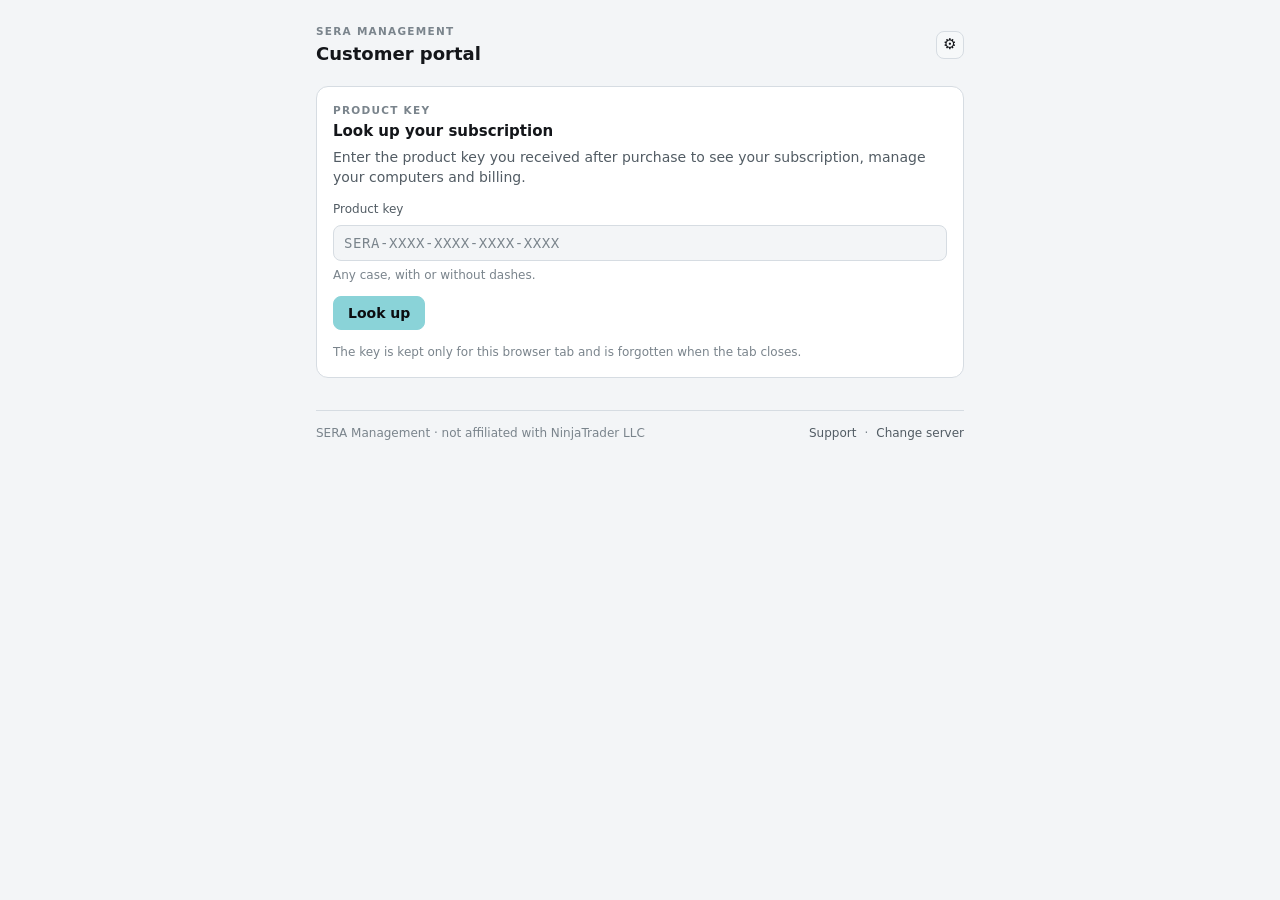
==== portal/index.html @ 3b709a6e "Publish portal and admin pages" ====
<!DOCTYPE html>
<html lang="en">
<head>
<meta charset="utf-8">
<meta name="viewport" content="width=device-width, initial-scale=1">
<meta name="referrer" content="no-referrer">
<meta name="color-scheme" content="dark light">
<title>SERA Management · Customer portal</title>
<link rel="stylesheet" href="../shared.css">
</head>
<body>
<div class="page narrow">

  <header class="topbar">
    <div>
      <div class="eyebrow">SERA Management</div>
      <h1>Customer portal</h1>
    </div>
    <div class="row">
      <button id="btn-forget" class="btn btn-sm hidden" type="button">Forget key</button>
      <button class="btn btn-sm btn-icon" type="button" data-sera-settings title="Server settings" aria-label="Server settings"><span class="gear">&#9881;</span></button>
    </div>
  </header>

  <!-- Product key entry -->
  <section id="view-key" class="card">
    <div class="eyebrow">Product key</div>
    <h2>Look up your subscription</h2>
    <p class="muted" style="margin:6px 0 14px">Enter the product key you received after purchase to see your subscription, manage your computers and billing.</p>
    <form id="form-key" class="stack-sm">
      <div class="field">
        <label class="label" for="in-key">Product key</label>
        <input id="in-key" class="input mono" type="text" placeholder="SERA-XXXX-XXXX-XXXX-XXXX" autocomplete="off" autocapitalize="characters" spellcheck="false" required>
        <div class="hint">Any case, with or without dashes.</div>
      </div>
      <div id="key-msg" class="msg msg-danger hidden" role="alert"></div>
      <div class="row">
        <button id="btn-lookup" class="btn btn-primary" type="submit">Look up</button>
      </div>
    </form>
    <p class="faint small" style="margin-top:14px">The key is kept only for this browser tab and is forgotten when the tab closes.</p>
  </section>

  <!-- Status view -->
  <main id="view-status" class="stack hidden">
    <section class="card" id="card-sub"></section>
    <section class="card" id="card-devices"></section>

    <section class="card" id="card-billing">
      <div class="eyebrow">Billing</div>
      <div class="row between">
        <p class="muted grow">Update your payment method, download invoices or cancel the subscription.</p>
        <button id="btn-billing" class="btn btn-primary" type="button">Manage billing</button>
      </div>
      <div id="billing-msg" class="msg hidden" style="margin-top:12px"></div>
    </section>

    <section class="card" id="card-download">
      <div class="eyebrow">Install</div>
      <div class="row between" style="margin-bottom:10px">
        <h2>Download SERA</h2>
        <a class="btn" href="https://github.com/Alon225/sera-releases/releases/latest" target="_blank" rel="noopener noreferrer">Download SERA</a>
      </div>
      <ol class="steps muted">
        <li>Run <code>SERASetup.exe</code>.</li>
        <li>Close NinjaTrader.</li>
        <li>Run <code>GuardianBridgeSetup.exe</code>.</li>
        <li>Start NinjaTrader, then start SERA.</li>
        <li>Enter your product key when asked.</li>
      </ol>
      <p class="faint small" style="margin-top:12px">Need help? Email <a href="mailto:alonjbtw@gmail.com">alonjbtw@gmail.com</a>.</p>
    </section>
  </main>

  <footer class="footer">
    <span>SERA Management · not affiliated with NinjaTrader LLC</span>
    <span class="row">
      <a href="mailto:alonjbtw@gmail.com">Support</a>
      <span>·</span>
      <a href="#" data-sera-settings>Change server</a>
    </span>
  </footer>
</div>

<script src="../shared.js"></script>
<script>
(function () {
  'use strict';
  var S = window.Sera;
  var esc = S.esc;
  var SESSION_KEY = 'sera.portal.key';
  var SUPPORT = 'alonjbtw@gmail.com';
  var $ = function (sel, root) { return (root || document).querySelector(sel); };

  var key = S.storageGet(sessionStorage, SESSION_KEY) || '';
  var data = null;

  var inKey = $('#in-key');
  var keyMsg = $('#key-msg');

  function api(action, params) {
    var body = { action: action };
    Object.keys(params || {}).forEach(function (k) { body[k] = params[k]; });
    return S.call('sera-customer', body);
  }

  /* ---------- views ---------- */

  function showKeyView() {
    $('#view-key').classList.remove('hidden');
    $('#view-status').classList.add('hidden');
    $('#btn-forget').classList.add('hidden');
  }
  function showStatusView() {
    $('#view-key').classList.add('hidden');
    $('#view-status').classList.remove('hidden');
    $('#btn-forget').classList.remove('hidden');
  }

  function forget() {
    S.storageSet(sessionStorage, SESSION_KEY, null);
    key = '';
    data = null;
    inKey.value = '';
    S.hideMsg(keyMsg);
    S.hideMsg($('#billing-msg'));
    showKeyView();
    inKey.focus();
  }
  $('#btn-forget').addEventListener('click', forget);

  /* ---------- lookup ---------- */

  inKey.addEventListener('blur', function () {
    var n = S.normalizeProductKey(inKey.value);
    if (n.valid) inKey.value = n.formatted;
  });

  $('#form-key').addEventListener('submit', function (ev) {
    ev.preventDefault();
    S.hideMsg(keyMsg);
    var n = S.normalizeProductKey(inKey.value);
    if (!n.valid) {
      S.showMsg(keyMsg, 'A product key looks like SERA-XXXX-XXXX-XXXX-XXXX (16 letters or digits after SERA). Check for missing characters.', 'danger');
      return;
    }
    inKey.value = n.formatted;
    lookup(n.formatted, $('#btn-lookup'));
  });

  function lookup(k, btn) {
    S.setBusy(btn, true, 'Looking up…');
    return api('status', { product_key: k }).then(function (res) {
      data = res;
      key = k;
      S.storageSet(sessionStorage, SESSION_KEY, k);
      render();
      showStatusView();
    }).catch(function (err) {
      if (err.code === 'invalid_key') S.storageSet(sessionStorage, SESSION_KEY, null);
      showKeyView();
      S.showMsg(keyMsg, S.friendly(err), 'danger');
    }).then(function () { S.setBusy(btn, false); });
  }

  /* ---------- render ---------- */

  function kv(label, valueHtml) {
    return '<div><div class="k">' + esc(label) + '</div><div class="v">' + (valueHtml || '<span class="faint">—</span>') + '</div></div>';
  }

  function periodLabel(e) {
    var end = S.parseDate(e.current_period_end);
    var future = end && end.getTime() > Date.now();
    if (e.status === 'active') return e.billing === 'stripe' ? 'Renews on' : 'Valid until';
    if (e.status === 'past_due') return 'Period end';
    return future ? 'Access ends' : 'Ended on';
  }

  function statusNote(e) {
    var end = S.parseDate(e.current_period_end);
    var future = end && end.getTime() > Date.now();
    if (e.status === 'past_due') return { kind: 'warning', text: 'The last payment failed or is overdue. Use Manage billing to update the payment method.' };
    if (e.status === 'canceled') return { kind: '', text: future ? 'This subscription is canceled. Access continues until the date above.' : 'This subscription is canceled.' };
    if (e.status === 'expired') return { kind: 'danger', text: 'This subscription has expired. Contact support to renew.' };
    return null;
  }

  function render() {
    var e = data.entitlement || {};
    var devices = Array.isArray(data.devices) ? data.devices : [];
    var note = statusNote(e);
    var billing = e.billing === 'stripe' ? 'Card (Stripe)' : e.billing === 'manual' ? 'Manual' : (e.billing || '');

    var html = '<div class="row between top" style="margin-bottom:14px">' +
      '<div><div class="eyebrow">Subscription</div>' +
      '<h2 class="row"><span>' + esc(e.plan || 'SERA') + '</span>' + S.statusBadge(e.status) + '</h2></div>' +
      '<button class="btn btn-sm" type="button" data-act="refresh">Refresh</button></div>';
    html += '<div class="kv">' +
      kv('Plan', esc(e.plan)) +
      kv(periodLabel(e), S.dateWithRelative(e.current_period_end)) +
      kv('Seats used', (e.active_devices === undefined ? '—' : esc(e.active_devices)) + ' / ' + (e.max_devices === undefined ? '—' : esc(e.max_devices))) +
      kv('Billing', esc(billing)) +
      kv('Account', esc(e.customer_email_masked)) +
      kv('Key', data.key_last4 ? '<span class="mono">SERA-••••-••••-••••-' + esc(data.key_last4) + '</span>' : '') +
      '</div>';
    if (note) html += '<div class="msg' + (note.kind ? ' msg-' + note.kind : '') + '" style="margin-top:14px">' + esc(note.text) + '</div>';
    $('#card-sub').innerHTML = html;

    var active = devices.filter(function (d) { return !d.disabled_at; }).length;
    html = '<div class="section-head"><div><div class="eyebrow">Computers</div><h2>Activated computers</h2></div>' +
      '<span class="faint small">' + active + ' of ' + (e.max_devices === undefined ? '?' : esc(e.max_devices)) + ' seats in use</span></div>';
    if (!devices.length) {
      html += '<p class="muted">No computer has activated this key yet. Install SERA and enter the product key to activate.</p>';
    } else {
      html += '<ul class="list">';
      devices.forEach(function (d) {
        var disabled = !!d.disabled_at;
        html += '<li><div class="grow">' +
          '<div class="row" style="gap:8px"><span class="strong">' + esc(d.device_name || 'Unnamed computer') + '</span>' +
          (disabled ? '<span class="badge badge-neutral">released</span>' : '<span class="badge badge-success">active</span>') + '</div>' +
          '<div class="meta"><span class="mono">' + esc(d.device_hash_short) + '</span>' +
          (d.app_version ? ' · v' + esc(d.app_version) : '') +
          (d.last_seen_at ? ' · last seen ' + esc(S.relative(d.last_seen_at)) : '') +
          (d.first_seen_at ? ' · first seen ' + esc(S.fmtDate(d.first_seen_at)) : '') +
          (disabled ? ' · released ' + esc(S.fmtDate(d.disabled_at)) : '') +
          '</div></div>' +
          (disabled ? '' : '<button class="btn btn-sm" type="button" data-act="release" data-hash="' + esc(d.device_hash_short) + '" data-name="' + esc(d.device_name || '') + '">Release this computer</button>') +
          '</li>';
      });
      html += '</ul>';
      html += '<p class="faint small" style="margin-top:10px">Release a computer you no longer use to free its seat. Releasing a computer you still use will ask for the product key again on that machine.</p>';
    }
    $('#card-devices').innerHTML = html;
  }

  $('#card-sub').addEventListener('click', function (ev) {
    var btn = ev.target.closest('[data-act="refresh"]');
    if (btn && key) lookup(key, btn);
  });

  $('#card-devices').addEventListener('click', function (ev) {
    var btn = ev.target.closest('[data-act="release"]');
    if (!btn || !key) return;
    var hash = btn.dataset.hash;
    var name = btn.dataset.name || hash;
    S.confirmDialog({
      eyebrow: 'Release computer',
      title: 'Release "' + name + '"?',
      body: 'This frees the seat used by that computer. If SERA is still used there, it will stop and ask for the product key again before it can be activated.',
      confirmLabel: 'Release',
      danger: true
    }).then(function (r) {
      if (!r.ok) return;
      S.setBusy(btn, true, 'Releasing…');
      return api('release_seat', { product_key: key, device_hash_short: hash }).then(function (res) {
        S.toast(res.released === false ? 'That computer was already released.' : 'Computer released. Its seat is free.', res.released === false ? 'warning' : 'success');
        return lookup(key, null);
      }).catch(function (err) {
        S.toast(S.friendly(err), 'danger');
        S.setBusy(btn, false);
      });
    });
  });

  /* ---------- billing ---------- */

  $('#btn-billing').addEventListener('click', function () {
    if (!key) return;
    var btn = this;
    var msg = $('#billing-msg');
    S.hideMsg(msg);
    S.setBusy(btn, true, 'Opening…');
    var returnUrl = location.origin + location.pathname;
    api('billing_portal', { product_key: key, return_url: returnUrl }).then(function (res) {
      var url = String(res.url || '');
      if (!/^https:\/\//i.test(url)) {
        S.showMsg(msg, 'The billing portal returned an unexpected link. Contact support at ' + SUPPORT + '.', 'danger');
        S.setBusy(btn, false);
        return;
      }
      S.showMsg(msg, 'Opening the billing portal…');
      location.assign(url);
    }).catch(function (err) {
      if (err.code === 'manual_billing') {
        S.showMsg(msg, 'Billing for this subscription is handled manually. Contact support at ' + SUPPORT + '.');
      } else {
        S.showMsg(msg, S.friendly(err), 'danger');
      }
      S.setBusy(btn, false);
    });
  });

  /* ---------- settings ---------- */

  S.bindSettingsLinks(function () {
    if (key) lookup(key, null);
  });

  /* ---------- boot ---------- */

  if (key) {
    inKey.value = key;
    lookup(key, $('#btn-lookup'));
  } else {
    showKeyView();
  }
})();
</script>
</body>
</html>
---- shared.css ----
/* SERA Management - shared styles for the static web pages.
   Dark "Sera" theme by default, light theme via prefers-color-scheme. */

:root {
  color-scheme: dark;
  --bg: #0B0D10;
  --bg-elev: #101216;
  --card: #14161A;
  --card-2: #191C21;
  --border: #2A3138;
  --text: #F5F6FA;
  --text-2: #9AA3A7;
  --text-3: #687277;
  --accent: #91D9DE;
  --accent-ink: #0B0D10;
  --link: #91D9DE;
  --success: #3DBE73;
  --warning: #E0A542;
  --danger: #E5686A;
  --focus: rgba(145, 217, 222, 0.45);
  --shadow: 0 8px 24px rgba(0, 0, 0, 0.35);
  --radius: 12px;
  --radius-sm: 8px;
  --font: "Segoe UI", system-ui, -apple-system, "Helvetica Neue", Arial, sans-serif;
  --mono: Consolas, "Cascadia Mono", "SF Mono", Menlo, monospace;
}

@media (prefers-color-scheme: light) {
  :root {
    color-scheme: light;
    --bg: #F3F5F7;
    --bg-elev: #ECEFF2;
    --card: #FFFFFF;
    --card-2: #F6F8F9;
    --border: #D6DCE2;
    --text: #14161A;
    --text-2: #525C64;
    --text-3: #7A848C;
    --accent: #8AD3D8;
    --accent-ink: #0B0D10;
    --link: #177F86;
    --success: #1F9A55;
    --warning: #B07A0C;
    --danger: #C94C4E;
    --focus: rgba(23, 127, 134, 0.35);
    --shadow: 0 8px 24px rgba(20, 22, 26, 0.08);
  }
}

/* ---------- base ---------- */

*, *::before, *::after { box-sizing: border-box; }

html { -webkit-text-size-adjust: 100%; }

body {
  margin: 0;
  background: var(--bg);
  color: var(--text);
  font: 14px/1.45 var(--font);
  min-height: 100vh;
  overflow-x: hidden;
}

a { color: var(--link); text-decoration: none; }
a:hover { text-decoration: underline; }

h1, h2, h3 { margin: 0; font-weight: 600; line-height: 1.25; }
h1 { font-size: 18px; }
h2 { font-size: 15px; }
h3 { font-size: 13.5px; }
p { margin: 0; }
ol, ul { margin: 0; padding-left: 20px; }
li + li { margin-top: 4px; }
code { font-family: var(--mono); font-size: 12.5px; }

:focus-visible { outline: 2px solid var(--focus); outline-offset: 2px; }

/* ---------- layout ---------- */

.page {
  max-width: 1080px;
  margin: 0 auto;
  padding: 16px 16px 40px;
}
.page.narrow { max-width: 680px; }

.topbar {
  display: flex;
  align-items: center;
  justify-content: space-between;
  gap: 12px;
  flex-wrap: wrap;
  padding: 8px 0 20px;
}

.footer {
  margin-top: 32px;
  padding-top: 14px;
  border-top: 1px solid var(--border);
  display: flex;
  justify-content: space-between;
  gap: 12px;
  flex-wrap: wrap;
  font-size: 12px;
  color: var(--text-3);
}
.footer a { color: var(--text-2); }

.stack > * + * { margin-top: 16px; }
.stack-sm > * + * { margin-top: 12px; }
.stack-xs > * + * { margin-top: 6px; }

.row {
  display: flex;
  align-items: center;
  gap: 8px;
  flex-wrap: wrap;
}
.row.between { justify-content: space-between; }
.row.top { align-items: flex-start; }
.grow { flex: 1 1 240px; min-width: 0; }

.section-head {
  display: flex;
  align-items: baseline;
  justify-content: space-between;
  gap: 8px;
  flex-wrap: wrap;
  margin-bottom: 10px;
}

.subsection { margin-top: 20px; }

/* ---------- typography helpers ---------- */

.eyebrow {
  font-size: 10.5px;
  text-transform: uppercase;
  letter-spacing: 0.12em;
  color: var(--text-3);
  font-weight: 600;
  margin-bottom: 4px;
}
.muted { color: var(--text-2); }
.faint { color: var(--text-3); }
.small { font-size: 12px; }
.strong { font-weight: 600; }
.mono { font-family: var(--mono); font-size: 12.5px; }
.break { word-break: break-word; overflow-wrap: anywhere; }
.ellipsis {
  max-width: 260px;
  overflow: hidden;
  text-overflow: ellipsis;
  white-space: nowrap;
}
.danger-text { color: var(--danger); }
.hidden { display: none !important; }

/* ---------- cards ---------- */

.card {
  background: var(--card);
  border: 1px solid var(--border);
  border-radius: var(--radius);
  padding: 16px;
}
.card-inset {
  background: var(--card-2);
  border: 1px solid var(--border);
  border-radius: var(--radius-sm);
  padding: 12px;
}

/* ---------- buttons ---------- */

.btn {
  display: inline-flex;
  align-items: center;
  justify-content: center;
  gap: 6px;
  height: 34px;
  padding: 0 14px;
  border-radius: var(--radius-sm);
  border: 1px solid var(--border);
  background: var(--card-2);
  color: var(--text);
  font: inherit;
  font-weight: 600;
  cursor: pointer;
  white-space: nowrap;
  text-decoration: none;
}
.btn:hover { border-color: var(--text-3); text-decoration: none; }
.btn:active { transform: translateY(1px); }
.btn[disabled], .btn[aria-busy="true"] { opacity: 0.55; cursor: not-allowed; transform: none; }

.btn-primary {
  background: var(--accent);
  border-color: var(--accent);
  color: var(--accent-ink);
}
.btn-primary:hover { filter: brightness(1.05); border-color: var(--accent); }

.btn-danger { color: var(--danger); }
.btn-danger:hover { border-color: var(--danger); }
.btn-danger.btn-solid {
  background: var(--danger);
  border-color: var(--danger);
  color: #fff;
}

.btn-sm { height: 28px; padding: 0 10px; font-size: 12.5px; }
.btn-icon { width: 34px; padding: 0; font-size: 16px; }
.btn-icon.btn-sm { width: 28px; font-size: 14px; }
.btn-link {
  background: none;
  border: none;
  height: auto;
  padding: 0;
  color: var(--link);
  font-weight: 500;
}
.btn-link:hover { text-decoration: underline; }

/* ---------- forms ---------- */

.input, select, textarea {
  width: 100%;
  min-width: 0;
  height: 36px;
  padding: 0 10px;
  border-radius: var(--radius-sm);
  border: 1px solid var(--border);
  background: var(--bg);
  color: var(--text);
  font: inherit;
}
textarea { height: auto; min-height: 72px; padding: 8px 10px; resize: vertical; }
.input:focus, select:focus, textarea:focus {
  outline: none;
  border-color: var(--accent);
  box-shadow: 0 0 0 3px var(--focus);
}
.input-sm { height: 30px; font-size: 13px; }
.input-xs { width: 64px; height: 28px; padding: 0 8px; font-size: 13px; text-align: center; }
.input.mono { font-family: var(--mono); letter-spacing: 0.04em; }
.input::placeholder { color: var(--text-3); }

.field { display: flex; flex-direction: column; gap: 6px; }
.label { font-size: 12px; color: var(--text-2); }
.hint { font-size: 12px; color: var(--text-3); }
.fields-2 {
  display: grid;
  grid-template-columns: 1fr 1fr;
  gap: 12px;
}
@media (max-width: 480px) { .fields-2 { grid-template-columns: 1fr; } }

/* ---------- messages ---------- */

.msg {
  padding: 10px 12px;
  border-radius: var(--radius-sm);
  border: 1px solid var(--border);
  background: var(--card-2);
  font-size: 13px;
}
.msg-danger { color: var(--danger); border-color: var(--danger); }
.msg-warning { color: var(--warning); border-color: var(--warning); }
.msg-success { color: var(--success); border-color: var(--success); }

/* ---------- badges ---------- */

.badge {
  display: inline-flex;
  align-items: center;
  gap: 6px;
  height: 22px;
  padding: 0 8px;
  border-radius: 999px;
  font-size: 11.5px;
  font-weight: 600;
  line-height: 1;
  white-space: nowrap;
  text-transform: capitalize;
  color: var(--text-2);
  background: var(--card-2);
  border: 1px solid var(--border);
}
.badge::before {
  content: "";
  width: 6px;
  height: 6px;
  border-radius: 50%;
  background: currentColor;
}
.badge-success { color: var(--success); background: rgba(61, 190, 115, 0.12); border-color: rgba(61, 190, 115, 0.35); }
.badge-warning { color: var(--warning); background: rgba(224, 165, 66, 0.12); border-color: rgba(224, 165, 66, 0.35); }
.badge-danger { color: var(--danger); background: rgba(229, 104, 106, 0.12); border-color: rgba(229, 104, 106, 0.35); }
.badge-neutral { color: var(--text-2); }

.conn-pill {
  display: inline-flex;
  align-items: center;
  gap: 6px;
  font-size: 12px;
  color: var(--text-2);
}
.conn-pill::before {
  content: "";
  width: 8px;
  height: 8px;
  border-radius: 50%;
  background: var(--text-3);
}
.conn-pill.ok::before { background: var(--success); }
.conn-pill.busy::before { background: var(--warning); }
.conn-pill.fail::before { background: var(--danger); }

/* ---------- key/value grid ---------- */

.kv {
  display: grid;
  grid-template-columns: repeat(auto-fill, minmax(170px, 1fr));
  gap: 12px 16px;
}
.kv .k {
  font-size: 10.5px;
  text-transform: uppercase;
  letter-spacing: 0.12em;
  color: var(--text-3);
  font-weight: 600;
  margin-bottom: 3px;
}
.kv .v { font-size: 13.5px; word-break: break-word; overflow-wrap: anywhere; }

/* ---------- tables ---------- */

.table-wrap {
  overflow-x: auto;
  -webkit-overflow-scrolling: touch;
  margin: 0 -16px;
  padding: 0 16px;
}
table {
  width: 100%;
  border-collapse: collapse;
  font-size: 13px;
}
th {
  text-align: left;
  font-size: 10.5px;
  text-transform: uppercase;
  letter-spacing: 0.1em;
  color: var(--text-3);
  font-weight: 600;
  padding: 8px 10px;
  border-bottom: 1px solid var(--border);
  white-space: nowrap;
}
td {
  padding: 8px 10px;
  border-bottom: 1px solid var(--border);
  vertical-align: middle;
}
tr:last-child td { border-bottom: none; }
td.num, th.num { text-align: right; white-space: nowrap; }
td.nowrap { white-space: nowrap; }
tr.row-click { cursor: pointer; }
tr.row-click:hover td { background: var(--card-2); }
tr.selected td { background: rgba(145, 217, 222, 0.08); }
tr.row-click:focus-visible { outline: 2px solid var(--focus); outline-offset: -2px; }
table.compact { font-size: 12.5px; }
table.compact th, table.compact td { padding: 6px 8px; }

/* ---------- lists (portal devices, audit) ---------- */

.list { list-style: none; margin: 0; padding: 0; }
.list > li {
  display: flex;
  align-items: center;
  justify-content: space-between;
  gap: 12px;
  flex-wrap: wrap;
  padding: 12px 0;
  border-top: 1px solid var(--border);
}
.list > li:first-child { border-top: none; padding-top: 4px; }
.list > li:last-child { padding-bottom: 4px; }
.list .meta { font-size: 12px; color: var(--text-3); }

/* ---------- product key display ---------- */

.key-big {
  font-family: var(--mono);
  font-size: clamp(15px, 4.2vw, 22px);
  letter-spacing: 0.06em;
  padding: 14px;
  border: 1px dashed var(--border);
  border-radius: var(--radius-sm);
  text-align: center;
  background: var(--bg);
  user-select: all;
  word-break: break-all;
}

/* ---------- dialogs ---------- */

dialog {
  background: var(--card);
  color: var(--text);
  border: 1px solid var(--border);
  border-radius: var(--radius);
  padding: 20px;
  width: min(480px, calc(100vw - 32px));
  box-shadow: var(--shadow);
}
dialog::backdrop { background: rgba(0, 0, 0, 0.55); }
dialog .dialog-actions {
  display: flex;
  justify-content: flex-end;
  gap: 8px;
  flex-wrap: wrap;
  margin-top: 16px;
}

/* ---------- toasts ---------- */

.toasts {
  position: fixed;
  left: 16px;
  right: 16px;
  bottom: 16px;
  display: flex;
  flex-direction: column;
  align-items: flex-end;
  gap: 8px;
  z-index: 50;
  pointer-events: none;
}
.toast {
  pointer-events: auto;
  max-width: 420px;
  background: var(--card);
  border: 1px solid var(--border);
  border-left: 3px solid var(--text-3);
  border-radius: var(--radius-sm);
  padding: 10px 12px;
  box-shadow: var(--shadow);
  font-size: 13px;
  opacity: 1;
  transition: opacity 0.25s ease;
}
.toast.out { opacity: 0; }
.toast-success { border-left-color: var(--success); }
.toast-warning { border-left-color: var(--warning); }
.toast-danger { border-left-color: var(--danger); }
.toast-info { border-left-color: var(--accent); }

/* ---------- misc ---------- */

.steps li { margin-top: 6px; }
.gear { font-size: 15px; line-height: 1; }
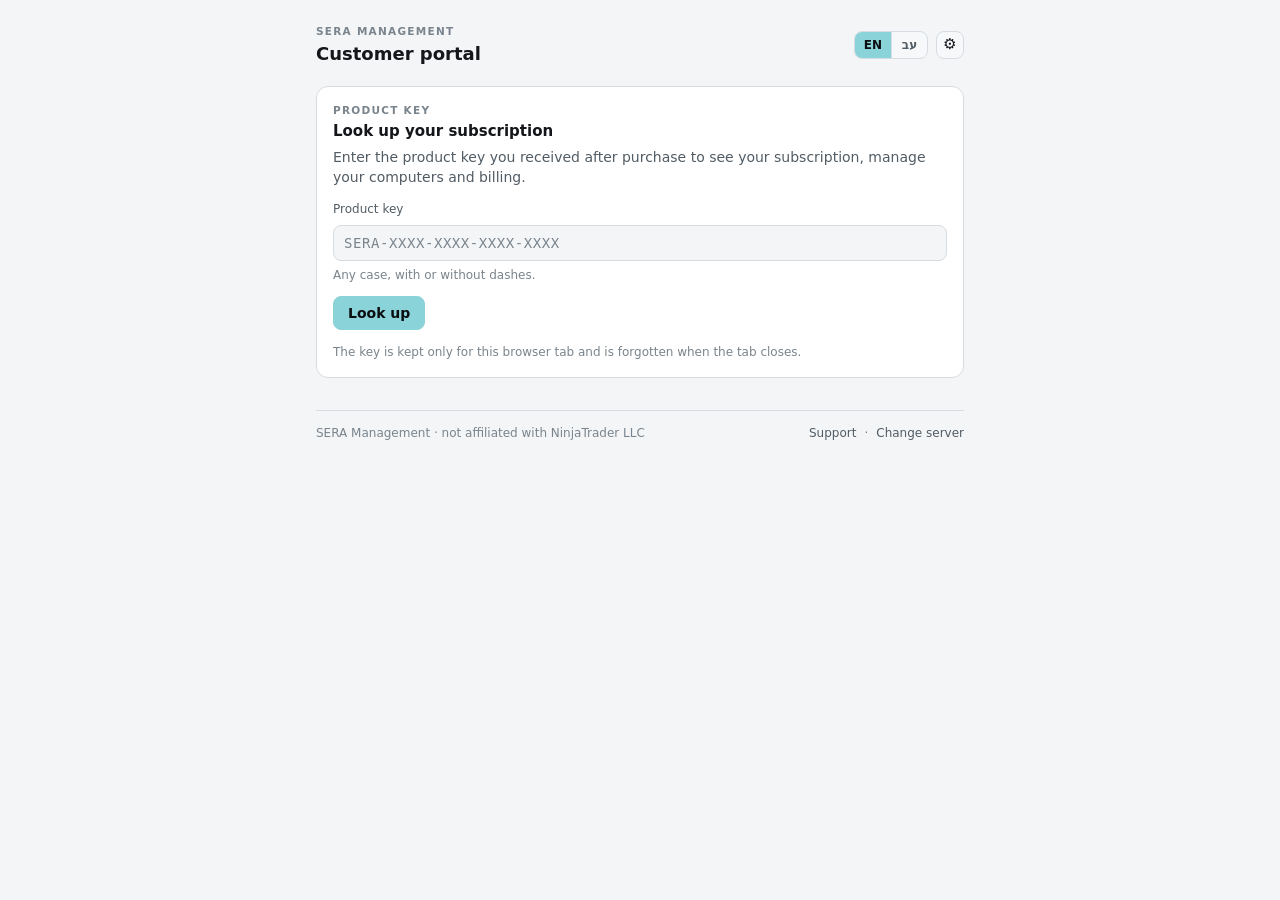
==== commit b8599208: "Bilingual portal/admin, diagnostics and terms acceptance views" ====
--- a/portal/index.html
+++ b/portal/index.html
@@ -5,7 +5,7 @@
 <meta name="viewport" content="width=device-width, initial-scale=1">
 <meta name="referrer" content="no-referrer">
 <meta name="color-scheme" content="dark light">
-<title>SERA Management · Customer portal</title>
+<title data-i18n="portal.title">SERA Management · Customer portal</title>
 <link rel="stylesheet" href="../shared.css">
 </head>
 <body>
@@ -13,32 +13,36 @@
 
   <header class="topbar">
     <div>
-      <div class="eyebrow">SERA Management</div>
-      <h1>Customer portal</h1>
+      <div class="eyebrow" data-i18n="common.brand">SERA Management</div>
+      <h1 data-i18n="portal.h1">Customer portal</h1>
     </div>
     <div class="row">
-      <button id="btn-forget" class="btn btn-sm hidden" type="button">Forget key</button>
-      <button class="btn btn-sm btn-icon" type="button" data-sera-settings title="Server settings" aria-label="Server settings"><span class="gear">&#9881;</span></button>
+      <button id="btn-forget" class="btn btn-sm hidden" type="button" data-i18n="portal.forget">Forget key</button>
+      <div class="lang-toggle" role="group" data-i18n-title="common.language">
+        <button type="button" data-sera-lang="en" lang="en">EN</button>
+        <button type="button" data-sera-lang="he" lang="he">עב</button>
+      </div>
+      <button class="btn btn-sm btn-icon" type="button" data-sera-settings data-i18n-title="common.server_settings" title="Server settings" aria-label="Server settings"><span class="gear">&#9881;</span></button>
     </div>
   </header>
 
   <!-- Product key entry -->
   <section id="view-key" class="card">
-    <div class="eyebrow">Product key</div>
-    <h2>Look up your subscription</h2>
-    <p class="muted" style="margin:6px 0 14px">Enter the product key you received after purchase to see your subscription, manage your computers and billing.</p>
+    <div class="eyebrow" data-i18n="portal.key.eyebrow">Product key</div>
+    <h2 data-i18n="portal.key.title">Look up your subscription</h2>
+    <p class="muted" style="margin:6px 0 14px" data-i18n="portal.key.body">Enter the product key you received after purchase to see your subscription, manage your computers and billing.</p>
     <form id="form-key" class="stack-sm">
       <div class="field">
-        <label class="label" for="in-key">Product key</label>
+        <label class="label" for="in-key" data-i18n="portal.key.eyebrow">Product key</label>
         <input id="in-key" class="input mono" type="text" placeholder="SERA-XXXX-XXXX-XXXX-XXXX" autocomplete="off" autocapitalize="characters" spellcheck="false" required>
-        <div class="hint">Any case, with or without dashes.</div>
+        <div class="hint" data-i18n="portal.key.hint">Any case, with or without dashes.</div>
       </div>
       <div id="key-msg" class="msg msg-danger hidden" role="alert"></div>
       <div class="row">
-        <button id="btn-lookup" class="btn btn-primary" type="submit">Look up</button>
+        <button id="btn-lookup" class="btn btn-primary" type="submit" data-i18n="portal.key.lookup">Look up</button>
       </div>
     </form>
-    <p class="faint small" style="margin-top:14px">The key is kept only for this browser tab and is forgotten when the tab closes.</p>
+    <p class="faint small" style="margin-top:14px" data-i18n="portal.key.session">The key is kept only for this browser tab and is forgotten when the tab closes.</p>
   </section>
 
   <!-- Status view -->
@@ -47,37 +51,37 @@
     <section class="card" id="card-devices"></section>
 
     <section class="card" id="card-billing">
-      <div class="eyebrow">Billing</div>
+      <div class="eyebrow" data-i18n="portal.billing.eyebrow">Billing</div>
       <div class="row between">
-        <p class="muted grow">Update your payment method, download invoices or cancel the subscription.</p>
-        <button id="btn-billing" class="btn btn-primary" type="button">Manage billing</button>
+        <p class="muted grow" data-i18n="portal.billing.body">Update your payment method, download invoices or cancel the subscription.</p>
+        <button id="btn-billing" class="btn btn-primary" type="button" data-i18n="portal.billing.manage">Manage billing</button>
       </div>
       <div id="billing-msg" class="msg hidden" style="margin-top:12px"></div>
     </section>
 
     <section class="card" id="card-download">
-      <div class="eyebrow">Install</div>
+      <div class="eyebrow" data-i18n="portal.install.eyebrow">Install</div>
       <div class="row between" style="margin-bottom:10px">
-        <h2>Download SERA</h2>
-        <a class="btn" href="https://github.com/Alon225/sera-releases/releases/latest" target="_blank" rel="noopener noreferrer">Download SERA</a>
+        <h2 data-i18n="portal.install.download">Download SERA</h2>
+        <a class="btn" href="https://github.com/Alon225/sera-releases/releases/latest" target="_blank" rel="noopener noreferrer" data-i18n="portal.install.download">Download SERA</a>
       </div>
       <ol class="steps muted">
-        <li>Run <code>SERASetup.exe</code>.</li>
-        <li>Close NinjaTrader.</li>
-        <li>Run <code>GuardianBridgeSetup.exe</code>.</li>
-        <li>Start NinjaTrader, then start SERA.</li>
-        <li>Enter your product key when asked.</li>
+        <li><span data-i18n="portal.install.step1">Run</span> <code>SERASetup.exe</code>.</li>
+        <li data-i18n="portal.install.step2">Close NinjaTrader.</li>
+        <li><span data-i18n="portal.install.step1">Run</span> <code>GuardianBridgeSetup.exe</code>.</li>
+        <li data-i18n="portal.install.step4">Start NinjaTrader, then start SERA.</li>
+        <li data-i18n="portal.install.step5">Enter your product key when asked.</li>
       </ol>
-      <p class="faint small" style="margin-top:12px">Need help? Email <a href="mailto:alonjbtw@gmail.com">alonjbtw@gmail.com</a>.</p>
+      <p class="faint small" style="margin-top:12px"><span data-i18n="portal.install.help">Need help? Email</span> <a href="mailto:alonjbtw@gmail.com">alonjbtw@gmail.com</a>.</p>
     </section>
   </main>
 
   <footer class="footer">
-    <span>SERA Management · not affiliated with NinjaTrader LLC</span>
+    <span data-i18n="common.footer">SERA Management · not affiliated with NinjaTrader LLC</span>
     <span class="row">
-      <a href="mailto:alonjbtw@gmail.com">Support</a>
+      <a href="mailto:alonjbtw@gmail.com" data-i18n="common.support">Support</a>
       <span>·</span>
-      <a href="#" data-sera-settings>Change server</a>
+      <a href="#" data-sera-settings data-i18n="common.change_server">Change server</a>
     </span>
   </footer>
 </div>
@@ -88,9 +92,145 @@
   'use strict';
   var S = window.Sera;
   var esc = S.esc;
+  var t = S.t;
   var SESSION_KEY = 'sera.portal.key';
   var SUPPORT = 'alonjbtw@gmail.com';
   var $ = function (sel, root) { return (root || document).querySelector(sel); };
+
+  /* ---------- strings ---------- */
+
+  S.i18n.extend({
+    en: {
+      'portal.title': 'SERA Management · Customer portal',
+      'portal.h1': 'Customer portal',
+      'portal.forget': 'Forget key',
+      'portal.key.eyebrow': 'Product key',
+      'portal.key.title': 'Look up your subscription',
+      'portal.key.body': 'Enter the product key you received after purchase to see your subscription, manage your computers and billing.',
+      'portal.key.hint': 'Any case, with or without dashes.',
+      'portal.key.lookup': 'Look up',
+      'portal.key.session': 'The key is kept only for this browser tab and is forgotten when the tab closes.',
+      'portal.key.invalid': 'A product key looks like SERA-XXXX-XXXX-XXXX-XXXX (16 letters or digits after SERA). Check for missing characters.',
+      'portal.key.busy': 'Looking up…',
+      'portal.sub.eyebrow': 'Subscription',
+      'portal.sub.plan': 'Plan',
+      'portal.sub.renews': 'Renews on',
+      'portal.sub.valid_until': 'Valid until',
+      'portal.sub.period_end': 'Period end',
+      'portal.sub.access_ends': 'Access ends',
+      'portal.sub.ended': 'Ended on',
+      'portal.sub.seats': 'Seats used',
+      'portal.sub.billing': 'Billing',
+      'portal.sub.billing_stripe': 'Card (Stripe)',
+      'portal.sub.billing_manual': 'Manual',
+      'portal.sub.account': 'Account',
+      'portal.sub.key': 'Key',
+      'portal.sub.note.past_due': 'The last payment failed or is overdue. Use Manage billing to update the payment method.',
+      'portal.sub.note.canceled_future': 'This subscription is canceled. Access continues until the date above.',
+      'portal.sub.note.canceled': 'This subscription is canceled.',
+      'portal.sub.note.expired': 'This subscription has expired. Contact support to renew.',
+      'portal.devices.eyebrow': 'Computers',
+      'portal.devices.title': 'Activated computers',
+      'portal.devices.seats': '{active} of {max} seats in use',
+      'portal.devices.empty': 'No computer has activated this key yet. Install SERA and enter the product key to activate.',
+      'portal.devices.unnamed': 'Unnamed computer',
+      'portal.devices.released': 'released',
+      'portal.devices.active': 'active',
+      'portal.devices.version': 'v{v}',
+      'portal.devices.last_seen': 'last seen {rel}',
+      'portal.devices.first_seen': 'first seen {date}',
+      'portal.devices.released_on': 'released {date}',
+      'portal.devices.release': 'Release this computer',
+      'portal.devices.release_hint': 'Release a computer you no longer use to free its seat. Releasing a computer you still use will ask for the product key again on that machine.',
+      'portal.release.eyebrow': 'Release computer',
+      'portal.release.title': 'Release "{name}"?',
+      'portal.release.body': 'This frees the seat used by that computer. If SERA is still used there, it will stop and ask for the product key again before it can be activated.',
+      'portal.release.confirm': 'Release',
+      'portal.release.busy': 'Releasing…',
+      'portal.release.already': 'That computer was already released.',
+      'portal.release.done': 'Computer released. Its seat is free.',
+      'portal.billing.eyebrow': 'Billing',
+      'portal.billing.body': 'Update your payment method, download invoices or cancel the subscription.',
+      'portal.billing.manage': 'Manage billing',
+      'portal.billing.busy': 'Opening…',
+      'portal.billing.bad_link': 'The billing portal returned an unexpected link. Contact support at {email}.',
+      'portal.billing.opening': 'Opening the billing portal…',
+      'portal.billing.manual': 'Billing for this subscription is handled manually. Contact support at {email}.',
+      'portal.install.eyebrow': 'Install',
+      'portal.install.download': 'Download SERA',
+      'portal.install.step1': 'Run',
+      'portal.install.step2': 'Close NinjaTrader.',
+      'portal.install.step4': 'Start NinjaTrader, then start SERA.',
+      'portal.install.step5': 'Enter your product key when asked.',
+      'portal.install.help': 'Need help? Email'
+    },
+    he: {
+      'portal.title': 'SERA Management · פורטל לקוחות',
+      'portal.h1': 'פורטל לקוחות',
+      'portal.forget': 'שכח מפתח',
+      'portal.key.eyebrow': 'מפתח מוצר',
+      'portal.key.title': 'בדיקת המנוי שלך',
+      'portal.key.body': 'הזן את מפתח המוצר שקיבלת לאחר הרכישה כדי לראות את המנוי, לנהל את המחשבים שלך ואת החיוב.',
+      'portal.key.hint': 'אותיות גדולות או קטנות, עם או בלי מקפים.',
+      'portal.key.lookup': 'בדיקה',
+      'portal.key.session': 'המפתח נשמר רק בלשונית זו ונשכח כשהיא נסגרת.',
+      'portal.key.invalid': 'מפתח מוצר נראה כך: SERA-XXXX-XXXX-XXXX-XXXX (16 אותיות או ספרות אחרי SERA). בדוק אם חסרים תווים.',
+      'portal.key.busy': 'בודק…',
+      'portal.sub.eyebrow': 'מנוי',
+      'portal.sub.plan': 'תוכנית',
+      'portal.sub.renews': 'מתחדש ב-',
+      'portal.sub.valid_until': 'בתוקף עד',
+      'portal.sub.period_end': 'סיום תקופה',
+      'portal.sub.access_ends': 'הגישה מסתיימת',
+      'portal.sub.ended': 'הסתיים ב-',
+      'portal.sub.seats': 'מקומות בשימוש',
+      'portal.sub.billing': 'חיוב',
+      'portal.sub.billing_stripe': 'כרטיס (Stripe)',
+      'portal.sub.billing_manual': 'ידני',
+      'portal.sub.account': 'חשבון',
+      'portal.sub.key': 'מפתח',
+      'portal.sub.note.past_due': 'התשלום האחרון נכשל או באיחור. לחץ "ניהול חיוב" כדי לעדכן את אמצעי התשלום.',
+      'portal.sub.note.canceled_future': 'המנוי בוטל. הגישה נמשכת עד התאריך שלמעלה.',
+      'portal.sub.note.canceled': 'המנוי בוטל.',
+      'portal.sub.note.expired': 'תוקף המנוי פג. פנה לתמיכה כדי לחדש.',
+      'portal.devices.eyebrow': 'מחשבים',
+      'portal.devices.title': 'מחשבים מופעלים',
+      'portal.devices.seats': '{active} מתוך {max} מקומות בשימוש',
+      'portal.devices.empty': 'אף מחשב עדיין לא הפעיל מפתח זה. התקן את SERA והזן את מפתח המוצר כדי להפעיל.',
+      'portal.devices.unnamed': 'מחשב ללא שם',
+      'portal.devices.released': 'שוחרר',
+      'portal.devices.active': 'פעיל',
+      'portal.devices.version': 'גרסה {v}',
+      'portal.devices.last_seen': 'נראה לאחרונה {rel}',
+      'portal.devices.first_seen': 'נראה לראשונה {date}',
+      'portal.devices.released_on': 'שוחרר {date}',
+      'portal.devices.release': 'שחרור מחשב זה',
+      'portal.devices.release_hint': 'שחרר מחשב שאינך משתמש בו כדי לפנות את המקום שלו. שחרור מחשב שעדיין בשימוש ידרוש להזין בו שוב את מפתח המוצר.',
+      'portal.release.eyebrow': 'שחרור מחשב',
+      'portal.release.title': 'לשחרר את "{name}"?',
+      'portal.release.body': 'הפעולה מפנה את המקום של המחשב הזה. אם SERA עדיין בשימוש שם, היא תיעצר ותבקש שוב את מפתח המוצר לפני הפעלה מחדש.',
+      'portal.release.confirm': 'שחרור',
+      'portal.release.busy': 'משחרר…',
+      'portal.release.already': 'המחשב הזה כבר שוחרר.',
+      'portal.release.done': 'המחשב שוחרר. המקום שלו פנוי.',
+      'portal.billing.eyebrow': 'חיוב',
+      'portal.billing.body': 'עדכון אמצעי תשלום, הורדת חשבוניות או ביטול המנוי.',
+      'portal.billing.manage': 'ניהול חיוב',
+      'portal.billing.busy': 'פותח…',
+      'portal.billing.bad_link': 'פורטל החיוב החזיר קישור לא צפוי. פנה לתמיכה בכתובת {email}.',
+      'portal.billing.opening': 'פותח את פורטל החיוב…',
+      'portal.billing.manual': 'החיוב של מנוי זה מתבצע ידנית. פנה לתמיכה בכתובת {email}.',
+      'portal.install.eyebrow': 'התקנה',
+      'portal.install.download': 'הורדת SERA',
+      'portal.install.step1': 'הפעל את',
+      'portal.install.step2': 'סגור את NinjaTrader.',
+      'portal.install.step4': 'הפעל את NinjaTrader ואז את SERA.',
+      'portal.install.step5': 'הזן את מפתח המוצר כשתתבקש.',
+      'portal.install.help': 'צריך עזרה? כתוב ל-'
+    }
+  });
+  S.applyLanguage(S.getLang(), { persist: false });
+  S.bindLangToggle();
 
   var key = S.storageGet(sessionStorage, SESSION_KEY) || '';
   var data = null;
@@ -141,7 +281,7 @@
     S.hideMsg(keyMsg);
     var n = S.normalizeProductKey(inKey.value);
     if (!n.valid) {
-      S.showMsg(keyMsg, 'A product key looks like SERA-XXXX-XXXX-XXXX-XXXX (16 letters or digits after SERA). Check for missing characters.', 'danger');
+      S.showMsg(keyMsg, t('portal.key.invalid'), 'danger');
       return;
     }
     inKey.value = n.formatted;
@@ -149,7 +289,7 @@
   });
 
   function lookup(k, btn) {
-    S.setBusy(btn, true, 'Looking up…');
+    S.setBusy(btn, true, t('portal.key.busy'));
     return api('status', { product_key: k }).then(function (res) {
       data = res;
       key = k;
@@ -172,64 +312,65 @@
   function periodLabel(e) {
     var end = S.parseDate(e.current_period_end);
     var future = end && end.getTime() > Date.now();
-    if (e.status === 'active') return e.billing === 'stripe' ? 'Renews on' : 'Valid until';
-    if (e.status === 'past_due') return 'Period end';
-    return future ? 'Access ends' : 'Ended on';
+    if (e.status === 'active') return t(e.billing === 'stripe' ? 'portal.sub.renews' : 'portal.sub.valid_until');
+    if (e.status === 'past_due') return t('portal.sub.period_end');
+    return t(future ? 'portal.sub.access_ends' : 'portal.sub.ended');
   }
 
   function statusNote(e) {
     var end = S.parseDate(e.current_period_end);
     var future = end && end.getTime() > Date.now();
-    if (e.status === 'past_due') return { kind: 'warning', text: 'The last payment failed or is overdue. Use Manage billing to update the payment method.' };
-    if (e.status === 'canceled') return { kind: '', text: future ? 'This subscription is canceled. Access continues until the date above.' : 'This subscription is canceled.' };
-    if (e.status === 'expired') return { kind: 'danger', text: 'This subscription has expired. Contact support to renew.' };
+    if (e.status === 'past_due') return { kind: 'warning', text: t('portal.sub.note.past_due') };
+    if (e.status === 'canceled') return { kind: '', text: t(future ? 'portal.sub.note.canceled_future' : 'portal.sub.note.canceled') };
+    if (e.status === 'expired') return { kind: 'danger', text: t('portal.sub.note.expired') };
     return null;
   }
 
   function render() {
+    if (!data) return;
     var e = data.entitlement || {};
     var devices = Array.isArray(data.devices) ? data.devices : [];
     var note = statusNote(e);
-    var billing = e.billing === 'stripe' ? 'Card (Stripe)' : e.billing === 'manual' ? 'Manual' : (e.billing || '');
+    var billing = e.billing === 'stripe' ? t('portal.sub.billing_stripe') : e.billing === 'manual' ? t('portal.sub.billing_manual') : (e.billing || '');
 
     var html = '<div class="row between top" style="margin-bottom:14px">' +
-      '<div><div class="eyebrow">Subscription</div>' +
+      '<div><div class="eyebrow">' + esc(t('portal.sub.eyebrow')) + '</div>' +
       '<h2 class="row"><span>' + esc(e.plan || 'SERA') + '</span>' + S.statusBadge(e.status) + '</h2></div>' +
-      '<button class="btn btn-sm" type="button" data-act="refresh">Refresh</button></div>';
+      '<button class="btn btn-sm" type="button" data-act="refresh">' + esc(t('common.refresh')) + '</button></div>';
     html += '<div class="kv">' +
-      kv('Plan', esc(e.plan)) +
+      kv(t('portal.sub.plan'), esc(e.plan)) +
       kv(periodLabel(e), S.dateWithRelative(e.current_period_end)) +
-      kv('Seats used', (e.active_devices === undefined ? '—' : esc(e.active_devices)) + ' / ' + (e.max_devices === undefined ? '—' : esc(e.max_devices))) +
-      kv('Billing', esc(billing)) +
-      kv('Account', esc(e.customer_email_masked)) +
-      kv('Key', data.key_last4 ? '<span class="mono">SERA-••••-••••-••••-' + esc(data.key_last4) + '</span>' : '') +
+      kv(t('portal.sub.seats'), (e.active_devices === undefined ? '—' : esc(e.active_devices)) + ' / ' + (e.max_devices === undefined ? '—' : esc(e.max_devices))) +
+      kv(t('portal.sub.billing'), esc(billing)) +
+      kv(t('portal.sub.account'), esc(e.customer_email_masked)) +
+      kv(t('portal.sub.key'), data.key_last4 ? '<span class="mono">SERA-••••-••••-••••-' + esc(data.key_last4) + '</span>' : '') +
       '</div>';
     if (note) html += '<div class="msg' + (note.kind ? ' msg-' + note.kind : '') + '" style="margin-top:14px">' + esc(note.text) + '</div>';
     $('#card-sub').innerHTML = html;
 
     var active = devices.filter(function (d) { return !d.disabled_at; }).length;
-    html = '<div class="section-head"><div><div class="eyebrow">Computers</div><h2>Activated computers</h2></div>' +
-      '<span class="faint small">' + active + ' of ' + (e.max_devices === undefined ? '?' : esc(e.max_devices)) + ' seats in use</span></div>';
+    html = '<div class="section-head"><div><div class="eyebrow">' + esc(t('portal.devices.eyebrow')) + '</div><h2>' + esc(t('portal.devices.title')) + '</h2></div>' +
+      '<span class="faint small">' + esc(t('portal.devices.seats', { active: active, max: e.max_devices === undefined ? '?' : e.max_devices })) + '</span></div>';
     if (!devices.length) {
-      html += '<p class="muted">No computer has activated this key yet. Install SERA and enter the product key to activate.</p>';
+      html += '<p class="muted">' + esc(t('portal.devices.empty')) + '</p>';
     } else {
       html += '<ul class="list">';
       devices.forEach(function (d) {
         var disabled = !!d.disabled_at;
         html += '<li><div class="grow">' +
-          '<div class="row" style="gap:8px"><span class="strong">' + esc(d.device_name || 'Unnamed computer') + '</span>' +
-          (disabled ? '<span class="badge badge-neutral">released</span>' : '<span class="badge badge-success">active</span>') + '</div>' +
+          '<div class="row" style="gap:8px"><span class="strong">' + esc(d.device_name || t('portal.devices.unnamed')) + '</span>' +
+          (disabled ? '<span class="badge badge-neutral">' + esc(t('portal.devices.released')) + '</span>' : '<span class="badge badge-success">' + esc(t('portal.devices.active')) + '</span>') + '</div>' +
           '<div class="meta"><span class="mono">' + esc(d.device_hash_short) + '</span>' +
-          (d.app_version ? ' · v' + esc(d.app_version) : '') +
-          (d.last_seen_at ? ' · last seen ' + esc(S.relative(d.last_seen_at)) : '') +
-          (d.first_seen_at ? ' · first seen ' + esc(S.fmtDate(d.first_seen_at)) : '') +
-          (disabled ? ' · released ' + esc(S.fmtDate(d.disabled_at)) : '') +
+          (d.app_version ? ' · ' + esc(t('portal.devices.version', { v: d.app_version })) : '') +
+          (d.last_seen_at ? ' · ' + esc(t('portal.devices.last_seen', { rel: S.relative(d.last_seen_at) })) : '') +
+          (d.first_seen_at ? ' · ' + esc(t('portal.devices.first_seen', { date: S.fmtDate(d.first_seen_at) })) : '') +
+          (disabled ? ' · ' + esc(t('portal.devices.released_on', { date: S.fmtDate(d.disabled_at) })) : '') +
           '</div></div>' +
-          (disabled ? '' : '<button class="btn btn-sm" type="button" data-act="release" data-hash="' + esc(d.device_hash_short) + '" data-name="' + esc(d.device_name || '') + '">Release this computer</button>') +
+          (disabled ? '' : '<button class="btn btn-sm" type="button" data-act="release" data-hash="' + esc(d.device_hash_short) + '" data-name="' + esc(d.device_name || '') + '">' + esc(t('portal.devices.release')) + '</button>') +
           '</li>';
       });
       html += '</ul>';
-      html += '<p class="faint small" style="margin-top:10px">Release a computer you no longer use to free its seat. Releasing a computer you still use will ask for the product key again on that machine.</p>';
+      html += '<p class="faint small" style="margin-top:10px">' + esc(t('portal.devices.release_hint')) + '</p>';
     }
     $('#card-devices').innerHTML = html;
   }
@@ -245,16 +386,16 @@
     var hash = btn.dataset.hash;
     var name = btn.dataset.name || hash;
     S.confirmDialog({
-      eyebrow: 'Release computer',
-      title: 'Release "' + name + '"?',
-      body: 'This frees the seat used by that computer. If SERA is still used there, it will stop and ask for the product key again before it can be activated.',
-      confirmLabel: 'Release',
+      eyebrow: t('portal.release.eyebrow'),
+      title: t('portal.release.title', { name: name }),
+      body: t('portal.release.body'),
+      confirmLabel: t('portal.release.confirm'),
       danger: true
     }).then(function (r) {
       if (!r.ok) return;
-      S.setBusy(btn, true, 'Releasing…');
+      S.setBusy(btn, true, t('portal.release.busy'));
       return api('release_seat', { product_key: key, device_hash_short: hash }).then(function (res) {
-        S.toast(res.released === false ? 'That computer was already released.' : 'Computer released. Its seat is free.', res.released === false ? 'warning' : 'success');
+        S.toast(res.released === false ? t('portal.release.already') : t('portal.release.done'), res.released === false ? 'warning' : 'success');
         return lookup(key, null);
       }).catch(function (err) {
         S.toast(S.friendly(err), 'danger');
@@ -270,20 +411,20 @@
     var btn = this;
     var msg = $('#billing-msg');
     S.hideMsg(msg);
-    S.setBusy(btn, true, 'Opening…');
+    S.setBusy(btn, true, t('portal.billing.busy'));
     var returnUrl = location.origin + location.pathname;
     api('billing_portal', { product_key: key, return_url: returnUrl }).then(function (res) {
       var url = String(res.url || '');
       if (!/^https:\/\//i.test(url)) {
-        S.showMsg(msg, 'The billing portal returned an unexpected link. Contact support at ' + SUPPORT + '.', 'danger');
+        S.showMsg(msg, t('portal.billing.bad_link', { email: SUPPORT }), 'danger');
         S.setBusy(btn, false);
         return;
       }
-      S.showMsg(msg, 'Opening the billing portal…');
+      S.showMsg(msg, t('portal.billing.opening'));
       location.assign(url);
     }).catch(function (err) {
       if (err.code === 'manual_billing') {
-        S.showMsg(msg, 'Billing for this subscription is handled manually. Contact support at ' + SUPPORT + '.');
+        S.showMsg(msg, t('portal.billing.manual', { email: SUPPORT }));
       } else {
         S.showMsg(msg, S.friendly(err), 'danger');
       }
@@ -297,6 +438,12 @@
     if (key) lookup(key, null);
   });
 
+  /* ---------- language switch: re-render dynamic content ---------- */
+
+  S.onLanguage(function () {
+    if (data && !$('#view-status').classList.contains('hidden')) render();
+  });
+
   /* ---------- boot ---------- */
 
   if (key) {
--- a/shared.css
+++ b/shared.css
@@ -70,7 +70,7 @@
 h2 { font-size: 15px; }
 h3 { font-size: 13.5px; }
 p { margin: 0; }
-ol, ul { margin: 0; padding-left: 20px; }
+ol, ul { margin: 0; padding-inline-start: 20px; }
 li + li { margin-top: 4px; }
 code { font-family: var(--mono); font-size: 12.5px; }
 
@@ -349,7 +349,7 @@
   font-size: 13px;
 }
 th {
-  text-align: left;
+  text-align: start;
   font-size: 10.5px;
   text-transform: uppercase;
   letter-spacing: 0.1em;
@@ -365,7 +365,7 @@
   vertical-align: middle;
 }
 tr:last-child td { border-bottom: none; }
-td.num, th.num { text-align: right; white-space: nowrap; }
+td.num, th.num { text-align: end; white-space: nowrap; }
 td.nowrap { white-space: nowrap; }
 tr.row-click { cursor: pointer; }
 tr.row-click:hover td { background: var(--card-2); }
@@ -444,7 +444,7 @@
   max-width: 420px;
   background: var(--card);
   border: 1px solid var(--border);
-  border-left: 3px solid var(--text-3);
+  border-inline-start: 3px solid var(--text-3);
   border-radius: var(--radius-sm);
   padding: 10px 12px;
   box-shadow: var(--shadow);
@@ -453,12 +453,125 @@
   transition: opacity 0.25s ease;
 }
 .toast.out { opacity: 0; }
-.toast-success { border-left-color: var(--success); }
-.toast-warning { border-left-color: var(--warning); }
-.toast-danger { border-left-color: var(--danger); }
-.toast-info { border-left-color: var(--accent); }
+.toast-success { border-inline-start-color: var(--success); }
+.toast-warning { border-inline-start-color: var(--warning); }
+.toast-danger { border-inline-start-color: var(--danger); }
+.toast-info { border-inline-start-color: var(--accent); }
+
+/* ---------- language toggle ---------- */
+
+.lang-toggle {
+  display: inline-flex;
+  height: 28px;
+  border: 1px solid var(--border);
+  border-radius: var(--radius-sm);
+  overflow: hidden;
+  background: var(--card-2);
+}
+.lang-toggle button {
+  height: 100%;
+  min-width: 36px;
+  padding: 0 9px;
+  border: none;
+  background: transparent;
+  color: var(--text-2);
+  font: inherit;
+  font-size: 12px;
+  font-weight: 600;
+  cursor: pointer;
+  line-height: 1;
+}
+.lang-toggle button + button { border-inline-start: 1px solid var(--border); }
+.lang-toggle button:hover { color: var(--text); }
+.lang-toggle button.active { background: var(--accent); color: var(--accent-ink); }
+.lang-toggle button:focus-visible { outline-offset: -2px; }
+
+/* ---------- tabs ---------- */
+
+.tabs {
+  display: flex;
+  gap: 4px;
+  flex-wrap: wrap;
+  border-bottom: 1px solid var(--border);
+}
+.tab {
+  background: none;
+  border: none;
+  border-bottom: 2px solid transparent;
+  margin-bottom: -1px;
+  padding: 8px 12px;
+  color: var(--text-2);
+  font: inherit;
+  font-weight: 600;
+  cursor: pointer;
+  white-space: nowrap;
+}
+.tab:hover { color: var(--text); }
+.tab[aria-selected="true"] { color: var(--text); border-bottom-color: var(--accent); }
+
+/* ---------- stat tiles (diagnostics) ---------- */
+
+.stats {
+  display: grid;
+  grid-template-columns: repeat(auto-fit, minmax(130px, 1fr));
+  gap: 12px;
+}
+.stat {
+  background: var(--card-2);
+  border: 1px solid var(--border);
+  border-radius: var(--radius-sm);
+  padding: 12px 14px;
+}
+.stat .n { font-size: 24px; font-weight: 600; line-height: 1.1; font-variant-numeric: tabular-nums; }
+.stat .l { font-size: 12px; color: var(--text-2); margin-top: 4px; }
+.stat.danger .n { color: var(--danger); }
+.stat.success .n { color: var(--success); }
+
+/* ---------- stack traces (diagnostics) ---------- */
+
+tr.stack-row > td { padding-top: 0; }
+.stack-pre {
+  margin: 0;
+  padding: 10px 12px;
+  background: var(--bg);
+  border: 1px solid var(--border);
+  border-radius: var(--radius-sm);
+  font-family: var(--mono);
+  font-size: 12px;
+  line-height: 1.4;
+  max-height: 260px;
+  max-width: 100%;
+  overflow: auto;
+  white-space: pre;
+  direction: ltr;
+  text-align: left;
+}
+.msg-cell { max-width: 320px; overflow: hidden; text-overflow: ellipsis; white-space: nowrap; }
 
 /* ---------- misc ---------- */
 
 .steps li { margin-top: 6px; }
 .gear { font-size: 15px; line-height: 1; }
+
+/* ---------- RTL (Hebrew) ----------
+   Layout already uses flex/grid and logical properties; the rules below keep
+   Latin identifiers (hashes, keys, URLs, code) left-to-right and drop the
+   letter-spacing that only suits uppercase Latin labels. */
+
+[dir="rtl"] .eyebrow,
+[dir="rtl"] th,
+[dir="rtl"] .kv .k { letter-spacing: 0; }
+
+[dir="rtl"] .mono,
+[dir="rtl"] code,
+[dir="rtl"] .key-big,
+[dir="rtl"] .ellipsis { direction: ltr; unicode-bidi: isolate; }
+[dir="rtl"] td.mono,
+[dir="rtl"] td .ellipsis { text-align: right; }
+[dir="rtl"] .key-big { text-align: center; }
+
+[dir="rtl"] input[type="url"],
+[dir="rtl"] input[type="email"],
+[dir="rtl"] input[type="password"],
+[dir="rtl"] .input.mono { direction: ltr; text-align: left; }
+[dir="rtl"] .input-xs { text-align: center; }
